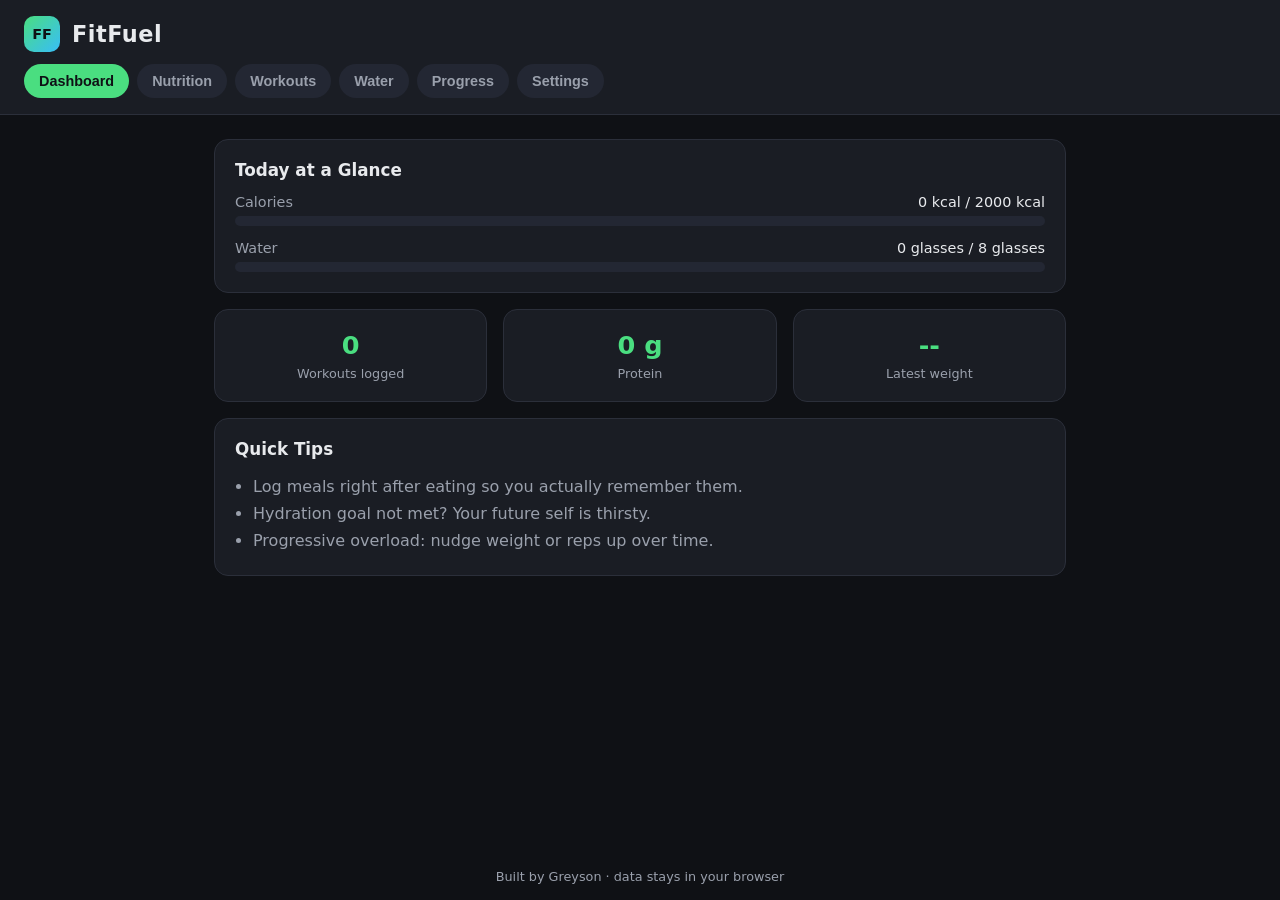
==== index.html @ be2555dc "Initial commit: FitFuel fitness + nutrition dashboard" ====
<!DOCTYPE html>
<html lang="en">
<head>
  <meta charset="UTF-8" />
  <meta name="viewport" content="width=device-width, initial-scale=1.0" />
  <title>FitFuel — Your Health Dashboard</title>
  <link rel="stylesheet" href="css/styles.css" />
</head>
<body>
  <header class="app-header">
    <div class="brand">
      <span class="logo">FF</span>
      <h1>FitFuel</h1>
    </div>
    <nav class="tabs" id="tabs">
      <button class="tab" data-view="dashboard">Dashboard</button>
      <button class="tab" data-view="nutrition">Nutrition</button>
      <button class="tab" data-view="workouts">Workouts</button>
      <button class="tab" data-view="water">Water</button>
      <button class="tab" data-view="progress">Progress</button>
      <button class="tab" data-view="settings">Settings</button>
    </nav>
  </header>

  <main id="app" class="app-main">
    <!-- Views render here -->
  </main>

  <footer class="app-footer">
    <span>Built by Greyson · data stays in your browser</span>
  </footer>

  <script src="js/store.js"></script>
  <script src="js/ui.js"></script>
  <script src="js/nutrition.js"></script>
  <script src="js/workouts.js"></script>
  <script src="js/tracker.js"></script>
  <script src="js/app.js"></script>
</body>
</html>
---- css/styles.css ----
/* FitFuel styles — clean, modern, no framework needed. */
:root {
  --bg: #0f1115;
  --surface: #1a1d24;
  --surface-2: #232733;
  --text: #e8eaed;
  --muted: #9aa0ac;
  --accent: #4ade80;
  --accent-2: #38bdf8;
  --danger: #f87171;
  --radius: 14px;
  --gap: 16px;
  font-family: system-ui, -apple-system, "Segoe UI", Roboto, sans-serif;
}

* { box-sizing: border-box; }

body {
  margin: 0;
  background: var(--bg);
  color: var(--text);
  min-height: 100vh;
  display: flex;
  flex-direction: column;
}

/* Header */
.app-header {
  background: var(--surface);
  padding: 16px 24px;
  border-bottom: 1px solid #2b2f3a;
  position: sticky;
  top: 0;
  z-index: 10;
}
.brand { display: flex; align-items: center; gap: 12px; margin-bottom: 12px; }
.brand h1 { margin: 0; font-size: 1.4rem; letter-spacing: 0.5px; }
.logo {
  display: grid; place-items: center;
  width: 36px; height: 36px; border-radius: 10px;
  background: linear-gradient(135deg, var(--accent), var(--accent-2));
  color: #0f1115; font-weight: 800; font-size: 0.9rem;
}

/* Tabs */
.tabs { display: flex; flex-wrap: wrap; gap: 8px; }
.tab {
  background: var(--surface-2);
  color: var(--muted);
  border: 1px solid transparent;
  padding: 8px 14px;
  border-radius: 999px;
  cursor: pointer;
  font-size: 0.9rem;
  transition: all 0.15s ease;
}
.tab:hover { color: var(--text); }
.tab.active {
  color: #0f1115;
  background: var(--accent);
  font-weight: 600;
}

/* Main */
.app-main {
  flex: 1;
  width: min(900px, 100%);
  margin: 0 auto;
  padding: 24px;
  display: flex;
  flex-direction: column;
  gap: var(--gap);
}

/* Cards */
.card {
  background: var(--surface);
  border: 1px solid #2b2f3a;
  border-radius: var(--radius);
  padding: 20px;
}
.card h2 { margin: 0 0 14px; font-size: 1.05rem; }

/* Metrics + bars */
.metric { margin-bottom: 14px; }
.metric:last-child { margin-bottom: 0; }
.metric-head { display: flex; justify-content: space-between; margin-bottom: 6px; font-size: 0.9rem; }
.metric-label { color: var(--muted); }
.bar { background: var(--surface-2); border-radius: 999px; height: 10px; overflow: hidden; }
.bar-fill { height: 100%; background: linear-gradient(90deg, var(--accent), var(--accent-2)); transition: width 0.3s ease; }
.bar-fill.over { background: linear-gradient(90deg, #fbbf24, var(--danger)); }

/* Forms */
.grid-form { display: flex; flex-wrap: wrap; gap: 10px; }
.grid-form input {
  flex: 1 1 120px;
  background: var(--surface-2);
  border: 1px solid #313644;
  color: var(--text);
  padding: 10px 12px;
  border-radius: 10px;
  font-size: 0.9rem;
}
.grid-form input:focus { outline: 2px solid var(--accent-2); border-color: transparent; }
button {
  background: var(--accent);
  color: #0f1115;
  border: none;
  padding: 10px 16px;
  border-radius: 10px;
  font-weight: 600;
  cursor: pointer;
  font-size: 0.9rem;
}
button:hover { filter: brightness(1.08); }
button.ghost { background: var(--surface-2); color: var(--text); }
button.danger { background: var(--danger); color: #0f1115; }
.btn-row { display: flex; gap: 10px; margin-top: 14px; }

/* Field labels (settings) */
.field { display: flex; flex-direction: column; gap: 4px; flex: 1 1 160px; font-size: 0.85rem; color: var(--muted); }

/* Lists */
.item-list { list-style: none; margin: 0; padding: 0; display: flex; flex-direction: column; gap: 8px; }
.item {
  display: flex; justify-content: space-between; align-items: center;
  background: var(--surface-2); padding: 12px 14px; border-radius: 10px;
}
.item small { display: block; color: var(--muted); font-size: 0.8rem; margin-top: 2px; }
.del { background: transparent; color: var(--danger); padding: 4px 8px; font-weight: 500; }
.empty { color: var(--muted); font-style: italic; margin: 0; }

/* Stat grid */
.stat-grid { display: grid; grid-template-columns: repeat(3, 1fr); gap: var(--gap); }
.stat-box {
  background: var(--surface); border: 1px solid #2b2f3a; border-radius: var(--radius);
  padding: 20px; text-align: center; display: flex; flex-direction: column; gap: 6px;
}
.stat-value { font-size: 1.6rem; font-weight: 700; color: var(--accent); }
.stat-label { color: var(--muted); font-size: 0.8rem; }
.big-stat { font-size: 1.4rem; font-weight: 700; color: var(--accent-2); margin: 0; }

/* Water cups */
.cups { display: flex; flex-wrap: wrap; gap: 8px; margin-top: 14px; font-size: 1.4rem; }
.cup { opacity: 0.35; }
.cup.full { opacity: 1; color: var(--accent-2); }

/* Sparkline */
.spark { width: 100%; height: 160px; color: var(--accent); }
.spark circle { fill: var(--accent-2); }
.spark-labels { display: flex; justify-content: space-between; color: var(--muted); font-size: 0.8rem; margin-top: 6px; }

/* Tips */
.tips { margin: 0; padding-left: 18px; color: var(--muted); line-height: 1.7; }

/* Footer */
.app-footer { text-align: center; padding: 16px; color: var(--muted); font-size: 0.8rem; }

/* Responsive */
@media (max-width: 560px) {
  .stat-grid { grid-template-columns: 1fr; }
  .app-main { padding: 16px; }
}
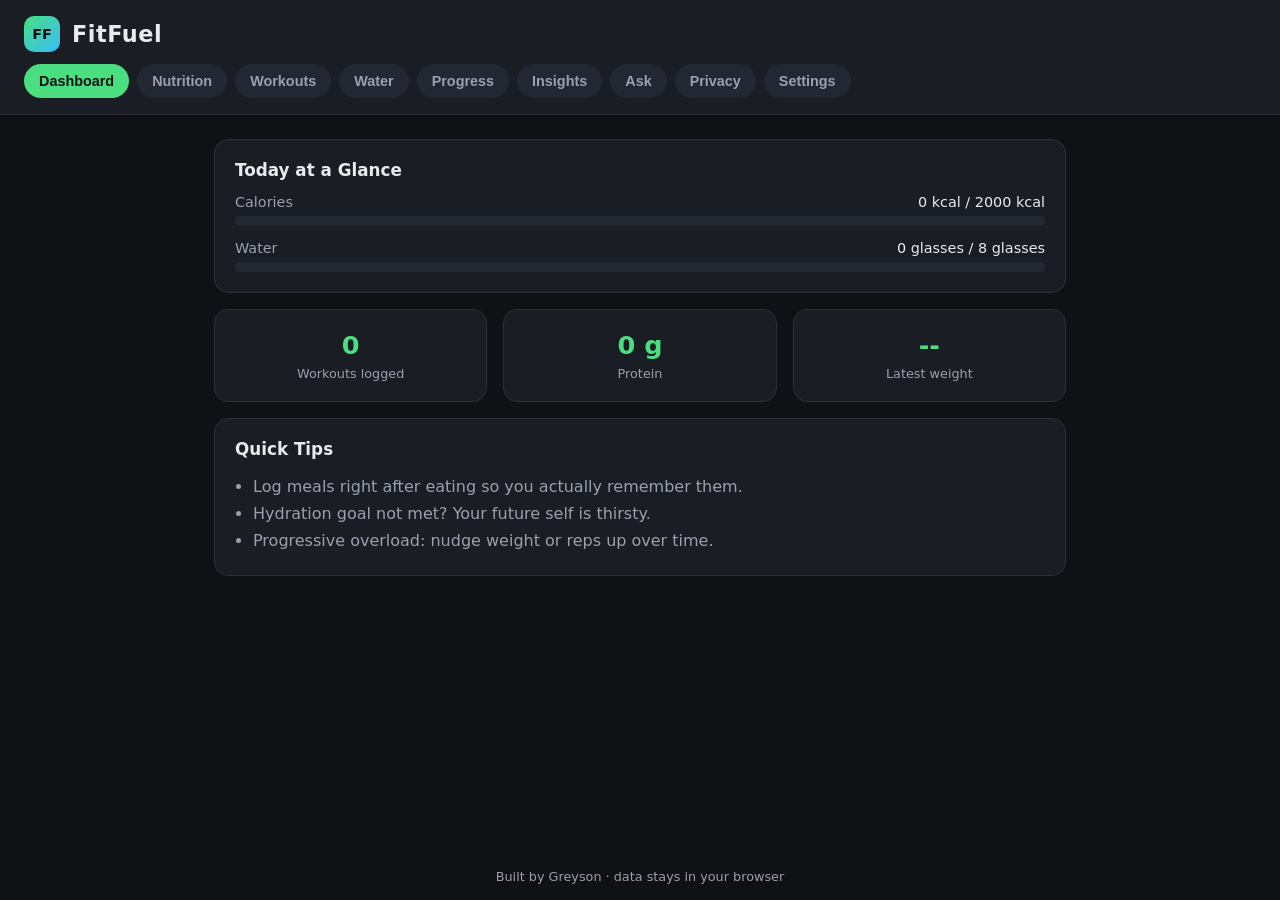
==== commit 724f499f: "Add Progress dashboard, Insights, Ask Your Data, Privacy tab, sample data - charts.js: dependency-fr" ====
--- a/index.html
+++ b/index.html
@@ -18,6 +18,9 @@
       <button class="tab" data-view="workouts">Workouts</button>
       <button class="tab" data-view="water">Water</button>
       <button class="tab" data-view="progress">Progress</button>
+      <button class="tab" data-view="insights">Insights</button>
+      <button class="tab" data-view="ask">Ask</button>
+      <button class="tab" data-view="privacy">Privacy</button>
       <button class="tab" data-view="settings">Settings</button>
     </nav>
   </header>
@@ -32,9 +35,15 @@
 
   <script src="js/store.js"></script>
   <script src="js/ui.js"></script>
+  <script src="js/charts.js"></script>
   <script src="js/nutrition.js"></script>
   <script src="js/workouts.js"></script>
   <script src="js/tracker.js"></script>
+  <script src="js/progress.js"></script>
+  <script src="js/sampleData.js"></script>
+  <script src="js/insights.js"></script>
+  <script src="js/askData.js"></script>
+  <script src="js/privacy.js"></script>
   <script src="js/app.js"></script>
 </body>
 </html>
--- a/css/styles.css
+++ b/css/styles.css
@@ -132,6 +132,7 @@
 
 /* Stat grid */
 .stat-grid { display: grid; grid-template-columns: repeat(3, 1fr); gap: var(--gap); }
+.stat-grid-4 { grid-template-columns: repeat(4, 1fr); }
 .stat-box {
   background: var(--surface); border: 1px solid #2b2f3a; border-radius: var(--radius);
   padding: 20px; text-align: center; display: flex; flex-direction: column; gap: 6px;
@@ -145,19 +146,123 @@
 .cup { opacity: 0.35; }
 .cup.full { opacity: 1; color: var(--accent-2); }
 
-/* Sparkline */
+/* Sparkline (legacy) + Charts */
 .spark { width: 100%; height: 160px; color: var(--accent); }
 .spark circle { fill: var(--accent-2); }
 .spark-labels { display: flex; justify-content: space-between; color: var(--muted); font-size: 0.8rem; margin-top: 6px; }
 
+.chart { width: 100%; height: auto; display: block; }
+.chart-line { fill: none; stroke: var(--accent); stroke-width: 2; stroke-linejoin: round; stroke-linecap: round; }
+.chart-marks circle { fill: var(--accent-2); }
+.chart-marks rect { fill: var(--accent-2); opacity: 0.85; }
+.chart-marks rect:hover { opacity: 1; }
+.chart-goal { stroke: var(--muted); stroke-width: 1.5; stroke-dasharray: 6 6; opacity: 0.7; }
+.chart-tick { fill: var(--muted); font-size: 18px; font-family: inherit; }
+
+/* Range control (7D / 30D / 90D / All) */
+.range-control { display: flex; gap: 6px; margin-bottom: 16px; background: var(--surface-2); padding: 4px; border-radius: 999px; width: fit-content; }
+.range-btn {
+  background: transparent; color: var(--muted); padding: 6px 14px;
+  border-radius: 999px; font-size: 0.85rem; font-weight: 500;
+}
+.range-btn:hover { color: var(--text); filter: none; }
+.range-btn.active { background: var(--accent); color: #0f1115; font-weight: 600; }
+
 /* Tips */
 .tips { margin: 0; padding-left: 18px; color: var(--muted); line-height: 1.7; }
 
+/* Ask Your Data tab */
+.ask-form { display: flex; gap: 10px; margin-bottom: 14px; }
+.ask-form input {
+  flex: 1; background: var(--surface-2); border: 1px solid #313644;
+  color: var(--text); padding: 12px 14px; border-radius: 10px; font-size: 0.95rem;
+}
+.ask-form input:focus { outline: 2px solid var(--accent-2); border-color: transparent; }
+
+.ask-chips { display: flex; flex-wrap: wrap; gap: 8px; }
+.ask-chip {
+  background: var(--surface-2); color: var(--muted);
+  padding: 6px 12px; border-radius: 999px; font-size: 0.8rem; font-weight: 500;
+}
+.ask-chip:hover { color: var(--text); filter: none; }
+
+.ask-qa { padding: 12px 0; border-bottom: 1px solid #2b2f3a; }
+.ask-qa:last-child { border-bottom: none; }
+.ask-q { margin: 0 0 6px; color: var(--muted); font-size: 0.9rem; }
+.ask-a { margin: 0; color: var(--text); line-height: 1.55; }
+.ask-list { margin: 8px 0 0; padding-left: 20px; }
+.ask-list li { margin-bottom: 6px; line-height: 1.55; }
+
+/* Insights tab */
+.insight-card { position: relative; }
+.insight-badge {
+  display: inline-block;
+  font-size: 0.7rem; text-transform: uppercase; letter-spacing: 0.08em;
+  padding: 3px 10px; border-radius: 999px;
+  background: var(--surface-2); color: var(--muted);
+  margin-bottom: 10px;
+}
+.insight-streak      { background: rgba(74, 222, 128, 0.15); color: var(--accent); }
+.insight-pattern     { background: rgba(56, 189, 248, 0.15); color: var(--accent-2); }
+.insight-correlation { background: rgba(168, 85, 247, 0.18); color: #c4b5fd; }
+.insight-consistency { background: rgba(251, 191, 36, 0.15); color: #fbbf24; }
+.insight-observation { background: rgba(248, 113, 113, 0.15); color: #fca5a5; }
+.insight-recap       { background: var(--surface-2); color: var(--muted); }
+
+.insight-title { margin: 0 0 8px; font-size: 1.15rem; }
+.insight-body  { margin: 0; color: var(--text); line-height: 1.55; }
+.insight-note {
+  margin: 14px 0 0; padding: 12px 14px;
+  background: var(--surface-2); border-left: 3px solid var(--accent-2);
+  border-radius: 6px; font-size: 0.85rem; color: var(--muted); line-height: 1.55;
+}
+.insight-note strong { color: var(--text); }
+
+/* Privacy tab */
+.privacy-facts {
+  display: grid; grid-template-columns: repeat(4, 1fr); gap: var(--gap);
+}
+.privacy-fact {
+  background: var(--surface-2); border-radius: var(--radius);
+  padding: 16px; text-align: center;
+  display: flex; flex-direction: column; gap: 4px;
+  border: 1px solid transparent;
+}
+.privacy-fact.good { border-color: rgba(74, 222, 128, 0.35); }
+.privacy-value { font-size: 1.3rem; font-weight: 700; color: var(--accent); }
+.privacy-label { color: var(--muted); font-size: 0.75rem; }
+
+.privacy-list { list-style: none; margin: 0; padding: 0; display: flex; flex-direction: column; gap: 6px; }
+.privacy-list li {
+  display: flex; justify-content: space-between;
+  background: var(--surface-2); padding: 10px 14px; border-radius: 8px;
+  font-size: 0.9rem;
+}
+.privacy-list strong { color: var(--accent-2); }
+
+.btn-row-wrap { flex-wrap: wrap; }
+.btn-like {
+  display: inline-block; background: var(--surface-2); color: var(--text);
+  padding: 10px 16px; border-radius: 10px; font-weight: 600; font-size: 0.9rem;
+  cursor: pointer; user-select: none;
+}
+.btn-like:hover { filter: brightness(1.08); }
+
+.muted-copy { color: var(--muted); margin: 0 0 14px; font-size: 0.9rem; }
+.privacy-status { margin-top: 12px; font-size: 0.85rem; min-height: 1.2em; }
+.privacy-status.ok { color: var(--accent); }
+.privacy-status.error { color: var(--danger); }
+
+@media (max-width: 560px) {
+  .privacy-facts { grid-template-columns: repeat(2, 1fr); }
+}
+
 /* Footer */
 .app-footer { text-align: center; padding: 16px; color: var(--muted); font-size: 0.8rem; }
 
 /* Responsive */
 @media (max-width: 560px) {
-  .stat-grid { grid-template-columns: 1fr; }
+  .stat-grid,
+  .stat-grid-4 { grid-template-columns: repeat(2, 1fr); }
   .app-main { padding: 16px; }
 }
